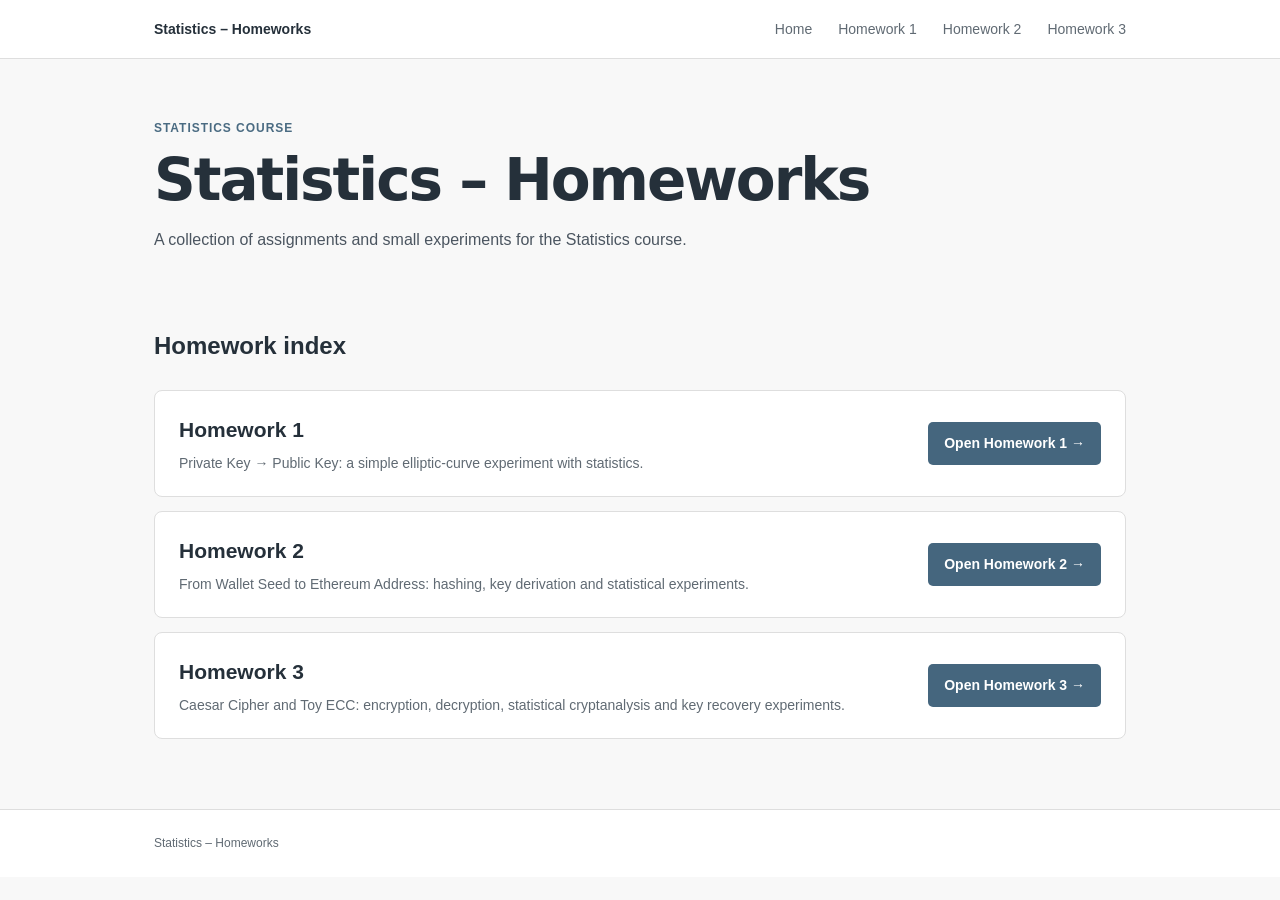
==== index.html @ 00c2e075 "Add Homework 3 section to index.html" ====
<!DOCTYPE html>
<html lang="en">
<head>
  <meta charset="UTF-8">
  <meta name="viewport" content="width=device-width, initial-scale=1.0">
  <title>Statistics – Homeworks</title>
  <link rel="stylesheet" href="style.css">

  <style>
    .home-list {
      display: grid;
      gap: 14px;
      margin: 25px 0 70px;
    }

    .home-item {
      padding: 22px 24px;
      display: flex;
      justify-content: space-between;
      align-items: center;
      gap: 20px;
    }

    .home-item h2 {
      margin: 0 0 5px;
      font-size: 21px;
    }

    .home-item p {
      margin: 0;
      color: var(--muted);
      font-size: 14px;
    }

    .home-item a {
      background: #45667e;
      color: white;
      border-radius: 5px;
      padding: 10px 16px;
      white-space: nowrap;
      font-weight: 700;
      font-size: 14px;
    }

    .home-item a:hover {
      background: #344e63;
    }

    @media (max-width: 600px) {
      .home-item {
        align-items: flex-start;
        flex-direction: column;
      }
    }
  </style>
</head>

<body>

  <header class="topbar">
    <div class="wrap top-inner">
      <div class="brand">Statistics – Homeworks</div>

      <nav>
        <a href="index.html">Home</a>
        <a href="Homework1/index.html">Homework 1</a>
        <a href="Homework2/index.html">Homework 2</a>
        <a href="Homework3/index.html">Homework 3</a>
      </nav>
    </div>
  </header>

  <main class="wrap">

    <section class="hero">
      <p class="eyebrow">STATISTICS COURSE</p>
      <h1>Statistics – Homeworks</h1>
      <p class="lead">
        A collection of assignments and small experiments
        for the Statistics course.
      </p>
    </section>

    <section>
      <h2>Homework index</h2>

      <div class="home-list">

        <article class="card home-item">
          <div>
            <h2>Homework 1</h2>
            <p>
              Private Key → Public Key:
              a simple elliptic-curve experiment with statistics.
            </p>
          </div>

          <a href="Homework1/index.html">
            Open Homework 1 →
          </a>
        </article>

        <article class="card home-item">
          <div>
            <h2>Homework 2</h2>
            <p>
              From Wallet Seed to Ethereum Address:
              hashing, key derivation and statistical experiments.
            </p>
          </div>

          <a href="Homework2/index.html">
            Open Homework 2 →
          </a>
        </article>

        <article class="card home-item">
          <div>
            <h2>Homework 3</h2>
            <p>
              Caesar Cipher and Toy ECC:
              encryption, decryption, statistical cryptanalysis
              and key recovery experiments.
            </p>
          </div>

          <a href="Homework3/index.html">
            Open Homework 3 →
          </a>
        </article>

      </div>
    </section>

  </main>

  <footer>
    <div class="wrap footer-inner">
      Statistics – Homeworks
    </div>
  </footer>

</body>
</html>
---- style.css ----
:root{--ink:#18342f;--muted:#61726d;--cream:#f7f6f0;--white:#fff;--line:#dfe6de;--teal:#227b68;--teal-light:#e7f1e9;--orange:#d37b45;--orange-light:#fff0e3}*{box-sizing:border-box}html{scroll-behavior:smooth}body{margin:0;background:var(--cream);color:var(--ink);font:16px/1.65 system-ui,-apple-system,'Segoe UI',sans-serif}a{color:inherit;text-decoration:none}.wrap{max-width:1120px;margin:auto;padding:0 24px}.topbar{background:var(--white);border-bottom:1px solid var(--line)}.top-inner{display:flex;align-items:center;justify-content:space-between;gap:20px;min-height:76px}.brand{font-weight:850;letter-spacing:.12em;font-size:13px;display:flex;align-items:center;gap:12px}.brand-mark{display:grid;place-items:center;border-radius:12px;background:var(--teal);color:#fff;width:36px;height:36px;font-size:26px}.brand-muted{color:var(--muted);font-weight:500}.topbar nav{display:flex;gap:26px;font-size:14px;color:var(--muted)}.topbar nav a:hover{color:var(--teal)}.hero{padding-top:88px;padding-bottom:80px}.eyebrow,.section-number{color:var(--teal);font-weight:800;letter-spacing:.16em;font-size:12px}.hero h1{font-family:Georgia,serif;font-size:clamp(58px,9vw,108px);letter-spacing:-.065em;line-height:1.05;margin:20px 0}.hero h1 em{font-weight:400;color:var(--teal)}.lead{max-width:700px;font-size:21px;color:#425b53;line-height:1.6}.hero-pills{display:flex;flex-wrap:wrap;gap:10px;margin-top:28px}.hero-pills span,.small-tag{border:1px solid #cfded4;border-radius:30px;padding:6px 13px;font-size:12px;color:#527166;background:#f0f4ed}.card{background:var(--white);border:1px solid var(--line);border-radius:18px;box-shadow:0 4px 20px #173d2910}.intro{padding:36px;display:grid;grid-template-columns:1.6fr 1fr;gap:44px}.intro h2,.section h2{font:normal 42px/1.15 Georgia,serif;letter-spacing:-.04em;margin:12px 0 20px}.intro p{max-width:640px}.subtle,.muted,.footnote{color:var(--muted)}.subtle{font-size:14px}.formula-card{border-radius:14px;background:#eaf3ec;padding:28px;display:flex;flex-direction:column;gap:7px;justify-content:center;align-items:center;text-align:center}.formula-card span{font-size:11px;font-weight:800;letter-spacing:.15em;color:#668175}.formula-card strong{font:40px Georgia,serif}.formula-card b{font-size:15px;color:var(--teal);padding:6px}.section{margin-top:84px;scroll-margin-top:20px}.section-heading{display:flex;justify-content:space-between;align-items:center;gap:20px}.parameters{display:grid;grid-template-columns:2fr repeat(3,1fr);gap:12px;margin:16px 0}.parameters>div{background:#e8eee6;padding:18px 20px;border-radius:12px}.parameters small,.result-strip small{display:block;font-size:12px;color:var(--muted);margin-bottom:5px}.parameters strong{font-size:17px}.work-card,.stat-card{padding:30px;margin:18px 0}.controls{display:flex;align-items:center;gap:10px;flex-wrap:wrap}.controls label{font-weight:700}.controls label small{font-weight:400;color:var(--muted)}input,select{border:1px solid #bdcfc4;border-radius:9px;padding:11px 14px;font:inherit;background:#fff;color:var(--ink)}input{width:105px}button{background:var(--teal);border:1px solid var(--teal);color:#fff;padding:12px 18px;border-radius:9px;font:700 14px system-ui;cursor:pointer}button:hover{filter:brightness(.92)}button.secondary{background:#fff;color:var(--teal)}button:disabled{opacity:.55;cursor:default}.field-note{color:#a13f29;min-height:1em;font-size:13px;margin:5px 0}.result-strip{background:var(--ink);color:#fff;border-radius:12px;padding:22px;display:grid;grid-template-columns:2fr 1fr 1fr;gap:20px;margin:12px 0 30px}.result-strip small{color:#b4ccc2}.result-strip strong{font:30px Georgia,serif;color:#bce4cf}.split,.two-cards{display:grid;grid-template-columns:1fr 1fr;gap:26px}.split h3,.stat-card h3{margin:8px 0;font-size:19px}.muted{font-size:14px;margin:4px 0 18px}.table-scroll{overflow:auto}table{border-collapse:collapse;width:100%;font-size:14px}th,td{padding:11px 14px;border-bottom:1px solid #e8ece8;text-align:left}th{background:#eef3ed;color:#416156;font-size:12px;text-transform:uppercase;letter-spacing:.06em}tbody tr:nth-child(even){background:#fafbf8}.plot{background:#fbfcf9;border:1px solid var(--line);border-radius:12px;min-height:340px;padding:10px}.plot svg{display:block;width:100%;height:auto;max-height:430px}.footnote{font-size:12px;line-height:1.6}.explainer{padding:26px}.explainer h3{margin-top:0}.math{background:#f0f4ee;border-radius:8px;margin:9px 0;padding:12px 15px;font-family:Georgia,serif;font-size:16px;overflow-wrap:anywhere}.note{background:var(--orange-light);border-left:4px solid var(--orange);padding:18px 22px;border-radius:9px;margin:18px 0}.section-lead{color:var(--muted);max-width:800px}.stat-controls{display:flex;align-items:center;justify-content:space-between;gap:20px;flex-wrap:wrap}.stat-card h4{margin:10px 0}.bar-chart{display:flex;flex-direction:column;gap:9px;margin:18px 0 30px}.bar-row{display:grid;grid-template-columns:45px 1fr 78px;align-items:center;gap:10px;font-size:13px}.bar-row>span:last-child{text-align:right;font-variant-numeric:tabular-nums;color:var(--muted)}.bar-track{height:13px;background:#e7ece7;border-radius:20px;overflow:hidden}.bar-fill{height:100%;background:var(--teal);border-radius:20px}.bar-chart.orange .bar-fill{background:var(--orange)}.metric{background:#f2f6f0;border-radius:10px;padding:12px 15px;margin:12px 0}.metric strong{color:var(--teal)}.discussion-grid{display:grid;grid-template-columns:1fr 1fr;gap:22px}.discussion-item{display:flex;gap:18px;border-top:1px solid #cedbd1;padding-top:18px}.discussion-item>span{font-size:13px;color:var(--teal);font-weight:800}.discussion-item h3{margin:0 0 6px;font-size:18px}.discussion-item p{margin:0;color:#4e655b;font-size:15px}.conclusion{margin:28px 0 90px;background:#e8f1e8;border-radius:14px;padding:26px 30px}.conclusion p{margin-bottom:0}footer{border-top:1px solid var(--line);background:#fff}.footer-inner{padding-top:24px;padding-bottom:24px;display:flex;justify-content:space-between;gap:16px;color:var(--muted);font-size:12px}@media(max-width:800px){.intro,.split,.two-cards,.discussion-grid{grid-template-columns:1fr}.parameters{grid-template-columns:1fr 1fr}.result-strip{grid-template-columns:1fr 1fr}.topbar nav{gap:12px}.hero{padding-top:60px;padding-bottom:55px}.section{margin-top:55px}}@media(max-width:500px){.wrap{padding:0 15px}.topbar nav{display:none}.intro,.work-card,.stat-card,.explainer{padding:20px}.parameters{grid-template-columns:1fr}.result-strip{grid-template-columns:1fr}.hero h1{font-size:58px}.section h2,.intro h2{font-size:34px}.footer-inner{flex-direction:column}}

/* Simple university homework layout */
:root{--cream:#f7f8f7;--ink:#263c36;--teal:#356f61;--line:#d9dfdb}
.hero{padding-top:44px;padding-bottom:38px}
.hero h1{font-family:system-ui,-apple-system,'Segoe UI',sans-serif;font-size:clamp(32px,5vw,52px);letter-spacing:-.025em;font-weight:700;margin:10px 0 14px}
.lead{font-size:17px;max-width:760px}
.card{border-radius:7px;box-shadow:none}
.intro{padding:24px;gap:25px}
.intro h2,.section h2{font:700 27px/1.25 system-ui,-apple-system,'Segoe UI',sans-serif;letter-spacing:0}
.section{margin-top:45px}
.section-number{font-size:12px;letter-spacing:.035em;font-weight:650}
.formula-card,.parameters>div,.result-strip,.conclusion,.note,.math,.metric{border-radius:5px}
.formula-card strong{font:700 30px system-ui,sans-serif}
.parameters>div{padding:13px}
.work-card,.stat-card{padding:22px}
button,input,select{border-radius:5px}
.result-strip strong{font:700 25px system-ui,sans-serif}
.top-inner{min-height:58px}
.brand{letter-spacing:0;font-size:14px}
.discussion-grid{gap:18px}
.conclusion{margin-bottom:45px}
@media(max-width:800px){.intro{grid-template-columns:1fr}.parameters{grid-template-columns:1fr 1fr}}
/* Homework presentation: neutral, minimal, easy to read. */
:root{--ink:#252b31;--muted:#606a73;--cream:#fafafa;--white:#fff;--line:#dedede;--teal:#42617a;--teal-light:#eef2f5;--orange:#a36e43;--orange-light:#f8f4ef}
body{background:#fafafa;color:var(--ink);font-family:Arial,Helvetica,sans-serif;line-height:1.6}
.wrap{max-width:1020px}.topbar{background:white}.topbar nav a:hover{color:#344b61}
.hero{padding-top:36px;padding-bottom:24px}.hero h1{font-size:clamp(30px,4vw,43px);margin:8px 0}.lead{font-size:16px;color:#4b5560}
.card{border-radius:4px;background:white;box-shadow:none}.intro{grid-template-columns:1fr 220px;padding:20px}.formula-card{background:#f2f4f5;border:1px solid #e4e7e9}
.section{margin-top:40px}.section h2,.intro h2{font-size:25px}.section-number{color:#536b7b;letter-spacing:0}
.parameters>div{background:#f1f3f4;border:1px solid #e3e5e7}.parameters strong{font-size:15px}
.result-strip{background:#edf1f4;color:#26323b;border:1px solid #d8e0e5}.result-strip small{color:#61717c}.result-strip strong{color:#2c4f66}
button{background:#45667e;border-color:#45667e}button.secondary{color:#45667e}.plot{background:white}.math,.metric{background:#f4f5f6}.note{background:#f8f6f2}.conclusion{background:#f2f4f5;border:1px solid #e3e5e7}
.bar-fill{background:#617f94}.bar-chart.orange .bar-fill{background:#9c8c7e}.discussion-item>span{color:#687987}.discussion-item p{color:#525b64}
@media(max-width:800px){.intro{grid-template-columns:1fr}}

/* Simple charts and table for Homework 1 */
.column-chart{display:flex;align-items:end;justify-content:space-around;gap:9px;min-height:230px;margin:20px 0 32px;padding:10px 6px;border-bottom:1px solid #d5d9dd}
.column-item{display:flex;flex:1;min-width:0;flex-direction:column;align-items:center;justify-content:end;gap:5px;font-size:12px}
.column-value{color:#59636c;font-size:11px}.column-track{height:155px;width:100%;max-width:48px;display:flex;align-items:end;background:#f0f2f4;border-radius:2px}.column-fill{background:#69869c;width:100%;min-height:0;border-radius:2px 2px 0 0}.column-label{font-size:12px;color:#303c46}
.bit-table{margin:12px 0 26px}.bit-table th,.bit-table td{padding:9px 12px}
body{background:#f8f8f8;color:#25303a}.card{border-radius:8px;box-shadow:none}.hero{padding-top:48px;padding-bottom:38px}.hero h1{font-family:system-ui,sans-serif;font-size:clamp(36px,5vw,58px);letter-spacing:-.035em}.intro h2,.section h2{font:600 30px/1.25 system-ui,sans-serif;letter-spacing:-.02em}.section{margin-top:55px}.formula-card,.parameters>div{background:#f1f3f5}.result-strip{background:#e9eef2;color:#25303a}.result-strip strong{color:#345c7a}.result-strip small{color:#536371}.section-number,.eyebrow{color:#4a6b82;letter-spacing:.08em}.plot{border-radius:6px}.note{border-radius:5px}
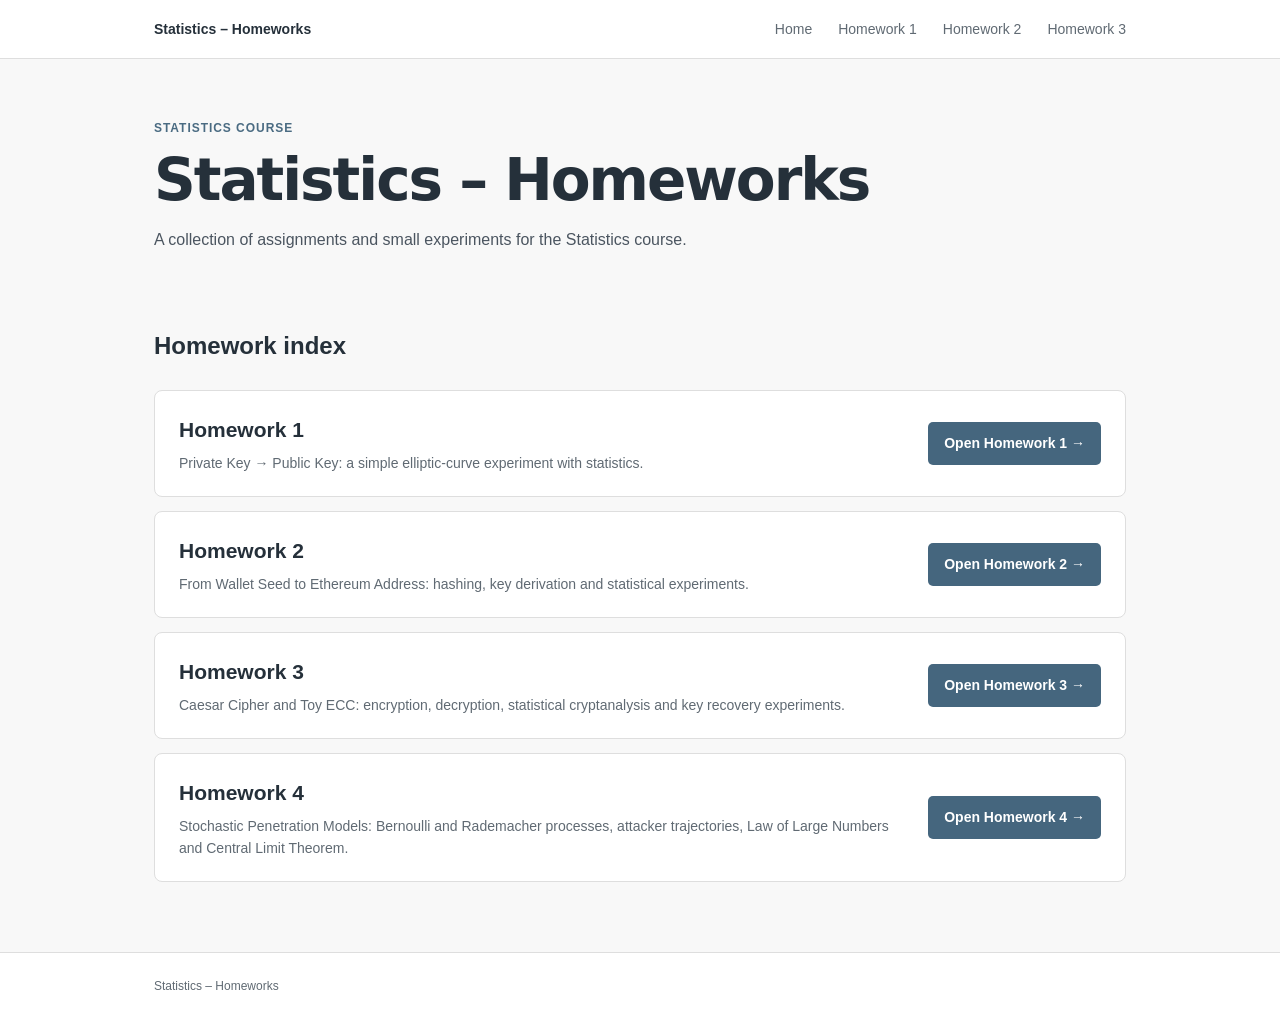
==== commit aa16dee1: "Add Homework 4 card to index.html Added Homework 4 section with description and link." ====
--- a/index.html
+++ b/index.html
@@ -130,8 +130,29 @@
           </a>
         </article>
 
+
+        <article class="card home-item">
+         <div>
+    <h2>Homework 4</h2>
+    <p>
+      Stochastic Penetration Models:
+      Bernoulli and Rademacher processes,
+      attacker trajectories, Law of Large Numbers
+      and Central Limit Theorem.
+    </p>
+  </div>
+
+  <a href="Homework4/index.html">
+    Open Homework 4 →
+  </a>
+</article>
+
       </div>
-    </section>
+
+
+
+      
+    </section> 
 
   </main>
 
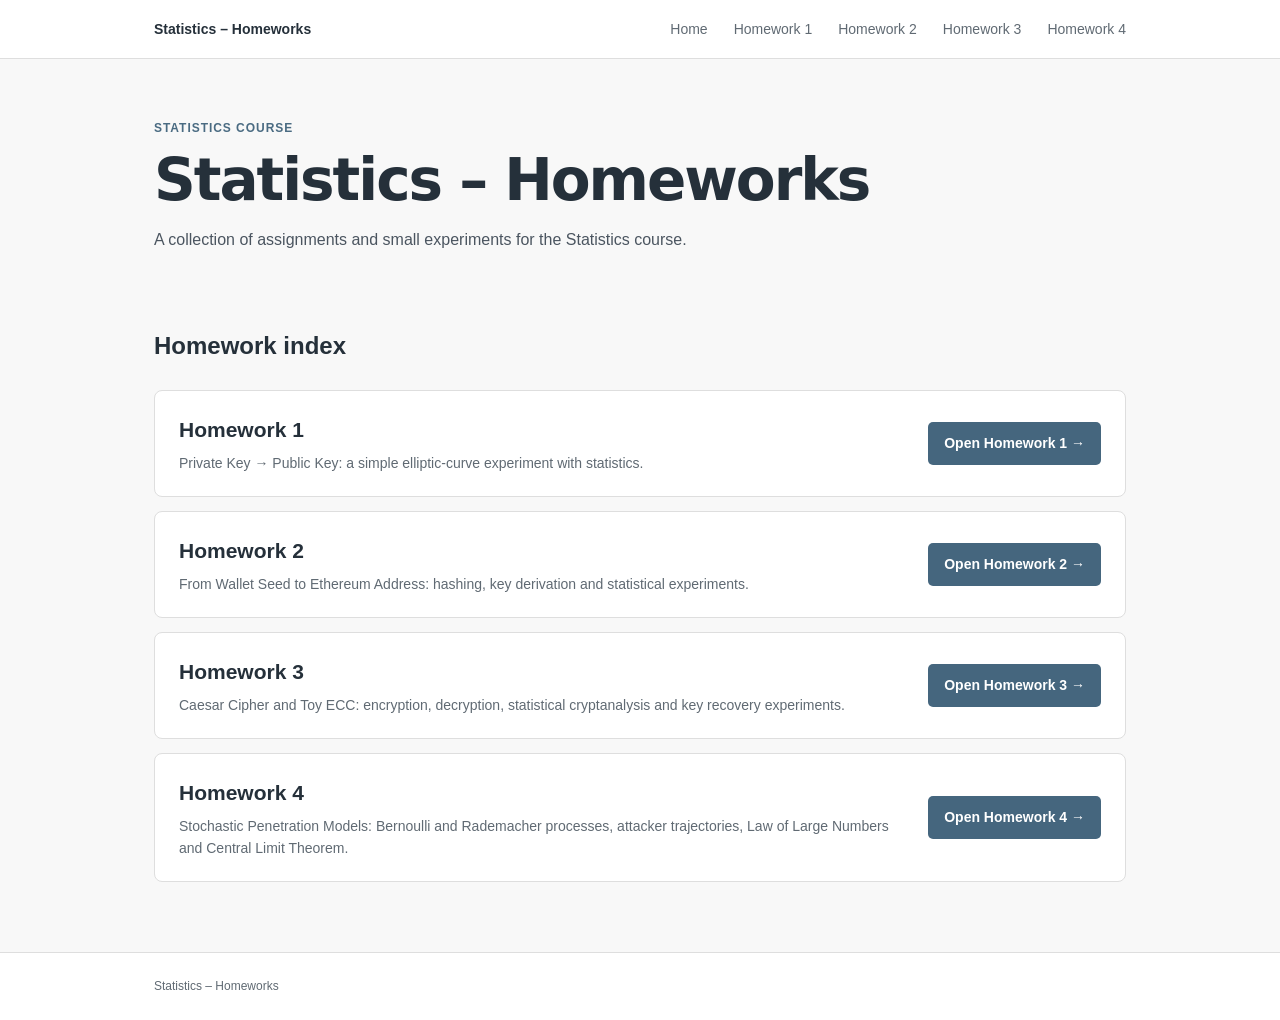
==== commit 7198cb47: "Add link to Homework 4 in navigation" ====
--- a/index.html
+++ b/index.html
@@ -67,6 +67,7 @@
         <a href="Homework1/index.html">Homework 1</a>
         <a href="Homework2/index.html">Homework 2</a>
         <a href="Homework3/index.html">Homework 3</a>
+        <a href="Homework4/index.html">Homework 4</a>
       </nav>
     </div>
   </header>
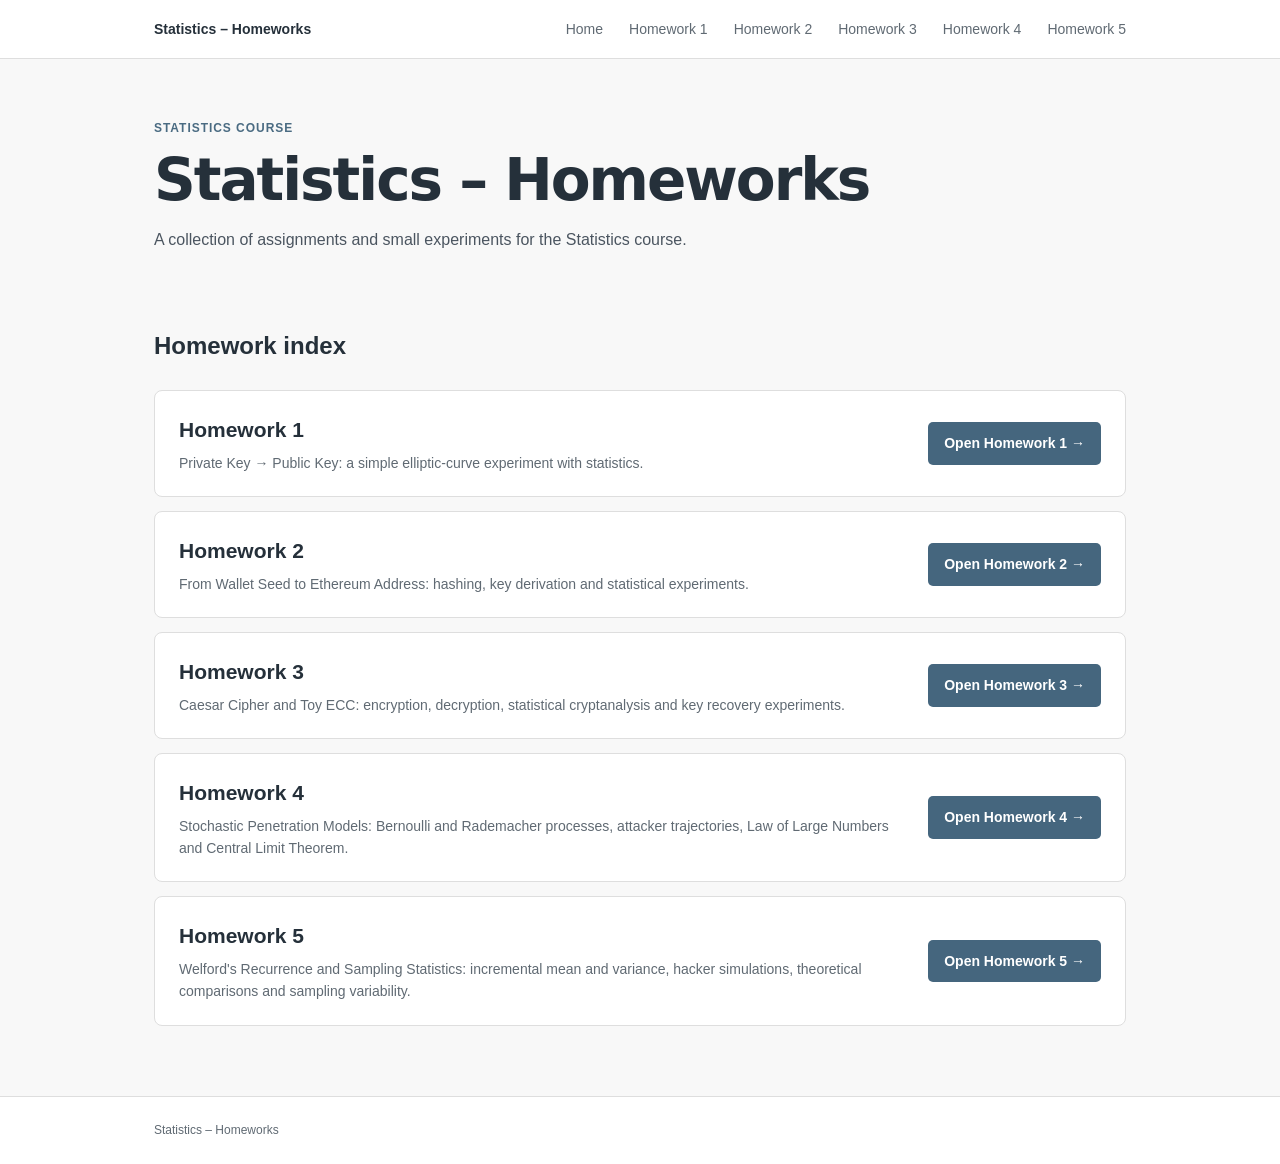
==== commit 8fad6188: "Add Homework 5 section to index.html" ====
--- a/index.html
+++ b/index.html
@@ -1,4 +1,3 @@
-
 <!DOCTYPE html>
 <html lang="en">
 <head>
@@ -68,6 +67,7 @@
         <a href="Homework2/index.html">Homework 2</a>
         <a href="Homework3/index.html">Homework 3</a>
         <a href="Homework4/index.html">Homework 4</a>
+        <a href="Homework5/index.html">Homework 5</a>
       </nav>
     </div>
   </header>
@@ -131,29 +131,39 @@
           </a>
         </article>
 
+        <article class="card home-item">
+          <div>
+            <h2>Homework 4</h2>
+            <p>
+              Stochastic Penetration Models:
+              Bernoulli and Rademacher processes,
+              attacker trajectories, Law of Large Numbers
+              and Central Limit Theorem.
+            </p>
+          </div>
+
+          <a href="Homework4/index.html">
+            Open Homework 4 →
+          </a>
+        </article>
 
         <article class="card home-item">
-         <div>
-    <h2>Homework 4</h2>
-    <p>
-      Stochastic Penetration Models:
-      Bernoulli and Rademacher processes,
-      attacker trajectories, Law of Large Numbers
-      and Central Limit Theorem.
-    </p>
-  </div>
+          <div>
+            <h2>Homework 5</h2>
+            <p>
+              Welford's Recurrence and Sampling Statistics:
+              incremental mean and variance, hacker simulations,
+              theoretical comparisons and sampling variability.
+            </p>
+          </div>
 
-  <a href="Homework4/index.html">
-    Open Homework 4 →
-  </a>
-</article>
+          <a href="Homework5/index.html">
+            Open Homework 5 →
+          </a>
+        </article>
 
       </div>
-
-
-
-      
-    </section> 
+    </section>
 
   </main>
 
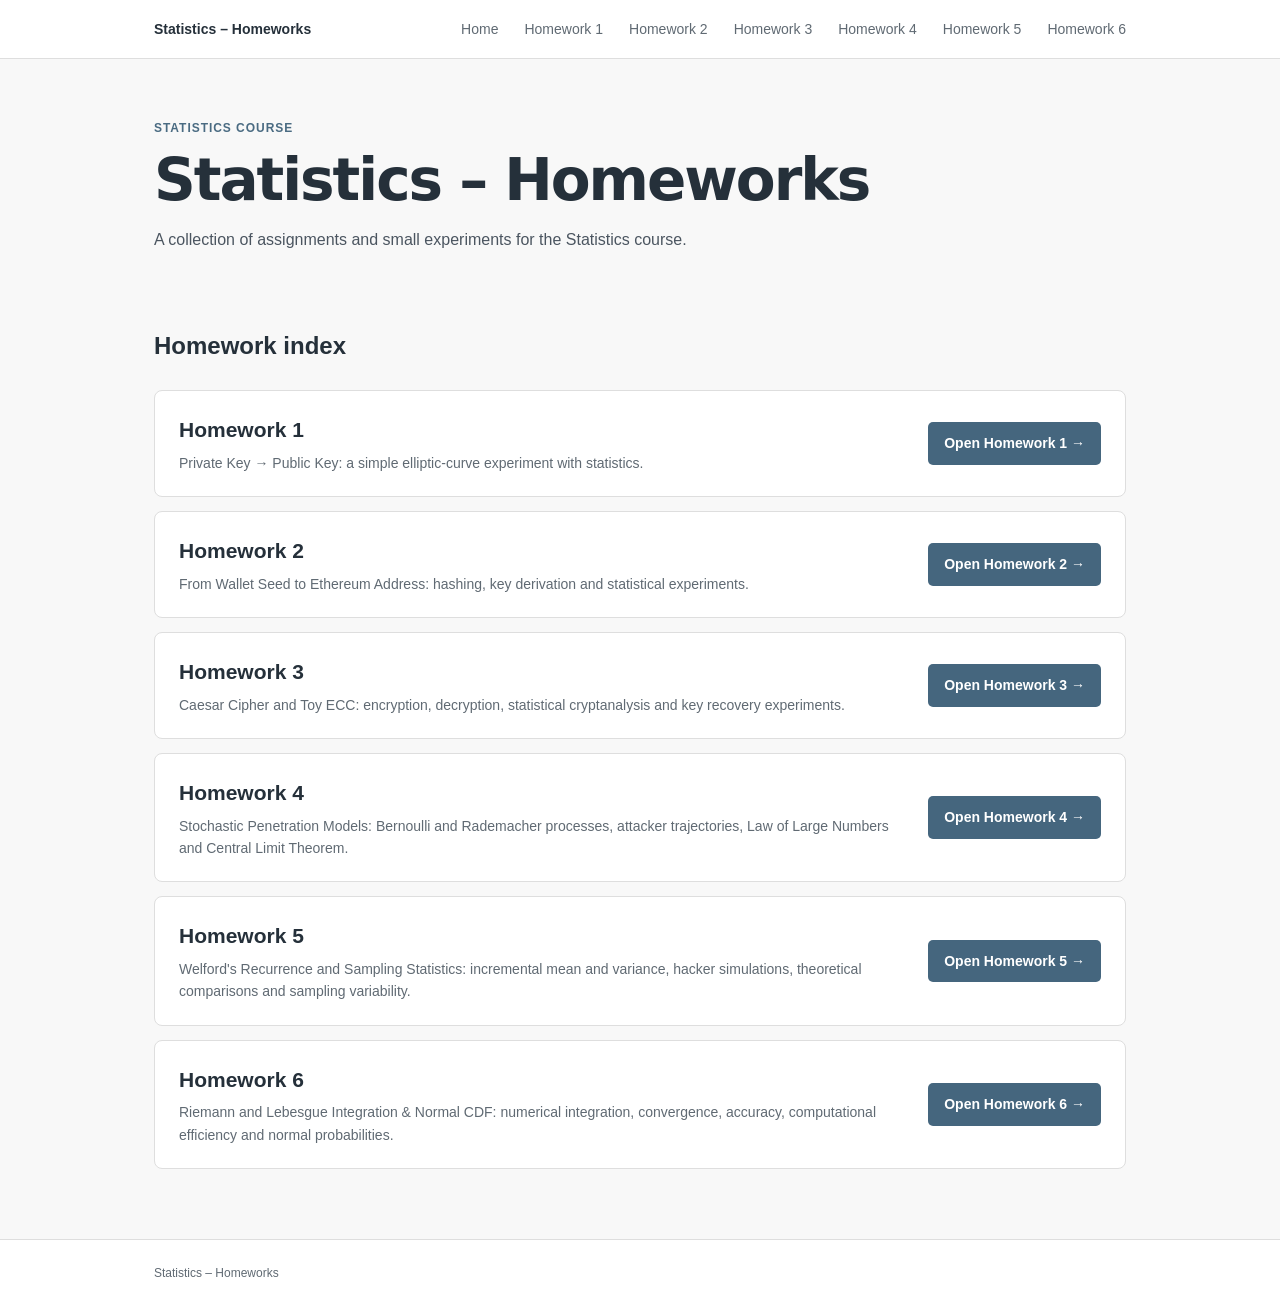
==== commit ab1b1aa7: "Add Homework 6 section to index.html" ====
--- a/index.html
+++ b/index.html
@@ -1,3 +1,4 @@
+
 <!DOCTYPE html>
 <html lang="en">
 <head>
@@ -68,6 +69,7 @@
         <a href="Homework3/index.html">Homework 3</a>
         <a href="Homework4/index.html">Homework 4</a>
         <a href="Homework5/index.html">Homework 5</a>
+        <a href="Homework6/index.html">Homework 6</a>
       </nav>
     </div>
   </header>
@@ -162,6 +164,21 @@
           </a>
         </article>
 
+        <article class="card home-item">
+          <div>
+            <h2>Homework 6</h2>
+            <p>
+              Riemann and Lebesgue Integration &amp; Normal CDF:
+              numerical integration, convergence, accuracy,
+              computational efficiency and normal probabilities.
+            </p>
+          </div>
+
+          <a href="Homework6/index.html">
+            Open Homework 6 →
+          </a>
+        </article>
+
       </div>
     </section>
 
@@ -175,3 +192,4 @@
 
 </body>
 </html>
+
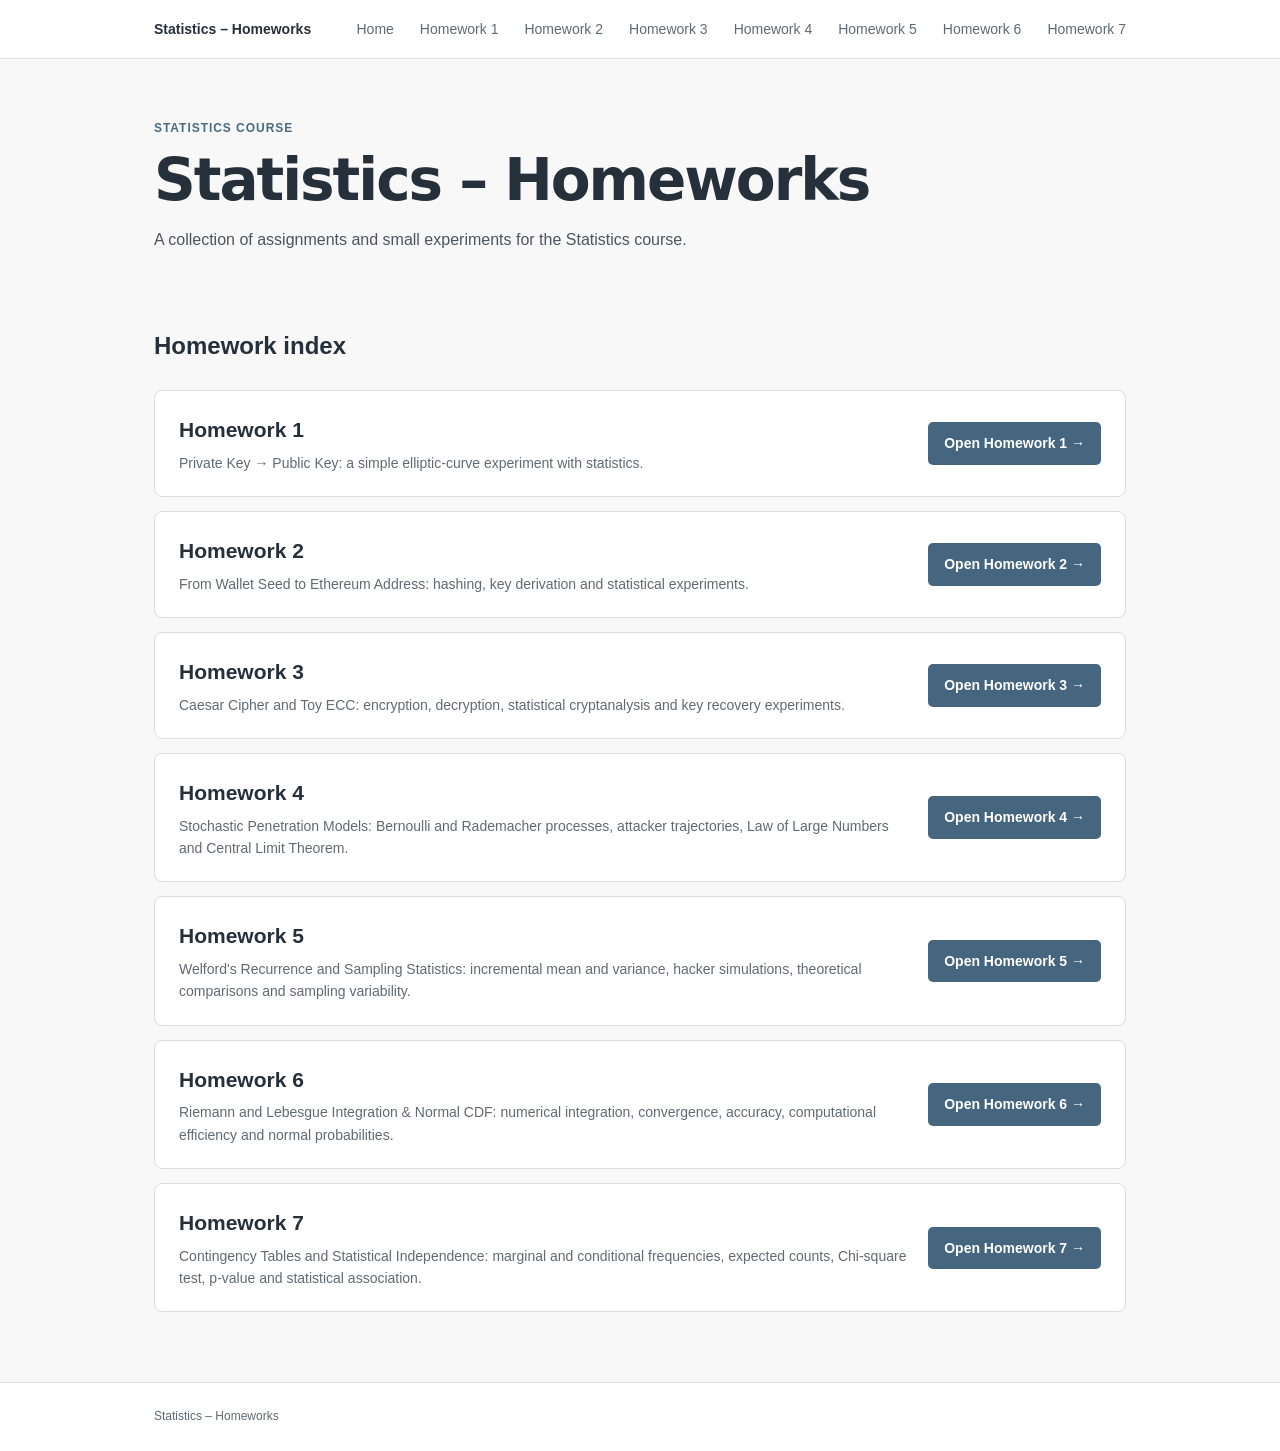
==== commit 7e60c96d: "Add Homework 7 section to index.html" ====
--- a/index.html
+++ b/index.html
@@ -1,4 +1,3 @@
-
 <!DOCTYPE html>
 <html lang="en">
 <head>
@@ -70,6 +69,7 @@
         <a href="Homework4/index.html">Homework 4</a>
         <a href="Homework5/index.html">Homework 5</a>
         <a href="Homework6/index.html">Homework 6</a>
+        <a href="Homework7/index.html">Homework 7</a>
       </nav>
     </div>
   </header>
@@ -179,6 +179,22 @@
           </a>
         </article>
 
+        <article class="card home-item">
+          <div>
+            <h2>Homework 7</h2>
+            <p>
+              Contingency Tables and Statistical Independence:
+              marginal and conditional frequencies,
+              expected counts, Chi-square test,
+              p-value and statistical association.
+            </p>
+          </div>
+
+          <a href="Homework7/index.html">
+            Open Homework 7 →
+          </a>
+        </article>
+
       </div>
     </section>
 
@@ -192,4 +208,3 @@
 
 </body>
 </html>
-
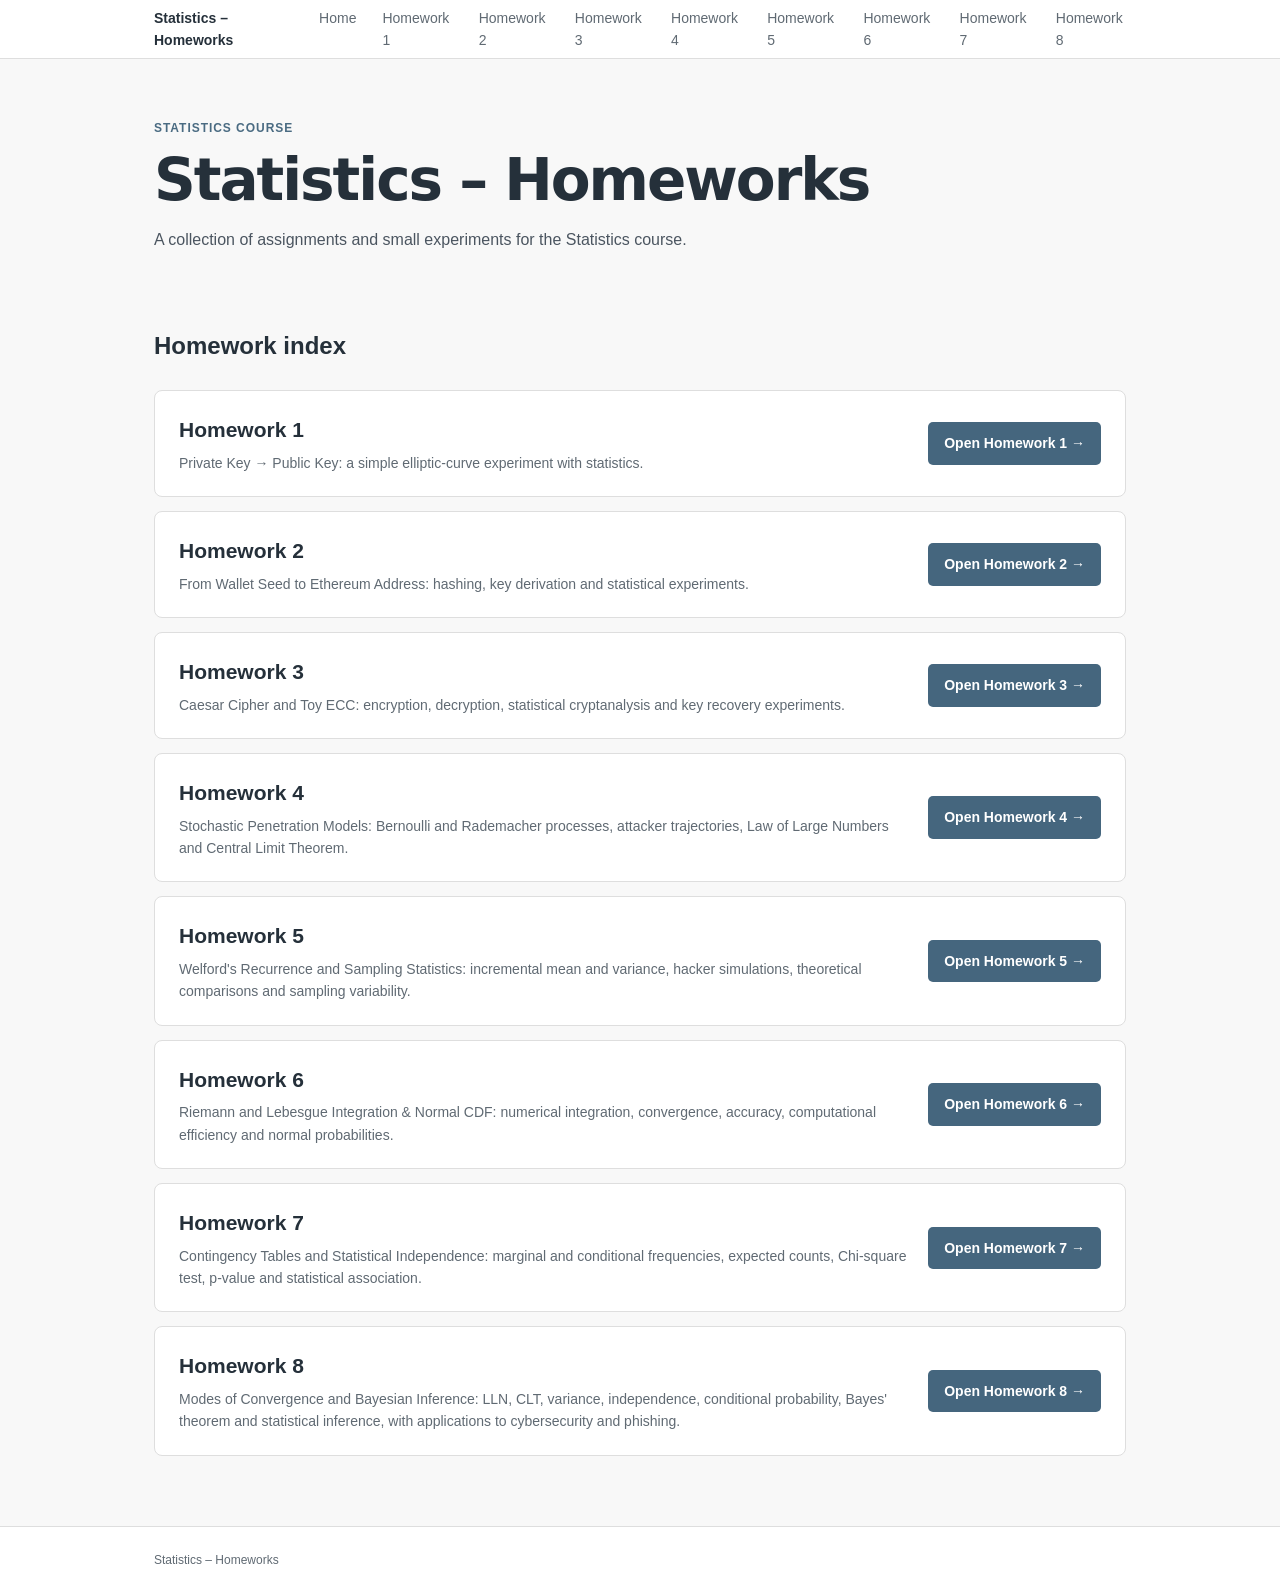
==== commit 855acd57: "Add Homework 8 to index.html Added Homework 8 section with description and link." ====
--- a/index.html
+++ b/index.html
@@ -1,3 +1,4 @@
+
 <!DOCTYPE html>
 <html lang="en">
 <head>
@@ -70,6 +71,7 @@
         <a href="Homework5/index.html">Homework 5</a>
         <a href="Homework6/index.html">Homework 6</a>
         <a href="Homework7/index.html">Homework 7</a>
+        <a href="Homework8/index.html">Homework 8</a>
       </nav>
     </div>
   </header>
@@ -195,6 +197,22 @@
           </a>
         </article>
 
+        <article class="card home-item">
+          <div>
+            <h2>Homework 8</h2>
+            <p>
+              Modes of Convergence and Bayesian Inference:
+              LLN, CLT, variance, independence, conditional
+              probability, Bayes' theorem and statistical inference,
+              with applications to cybersecurity and phishing.
+            </p>
+          </div>
+
+          <a href="Homework8/index.html">
+            Open Homework 8 →
+          </a>
+        </article>
+
       </div>
     </section>
 
